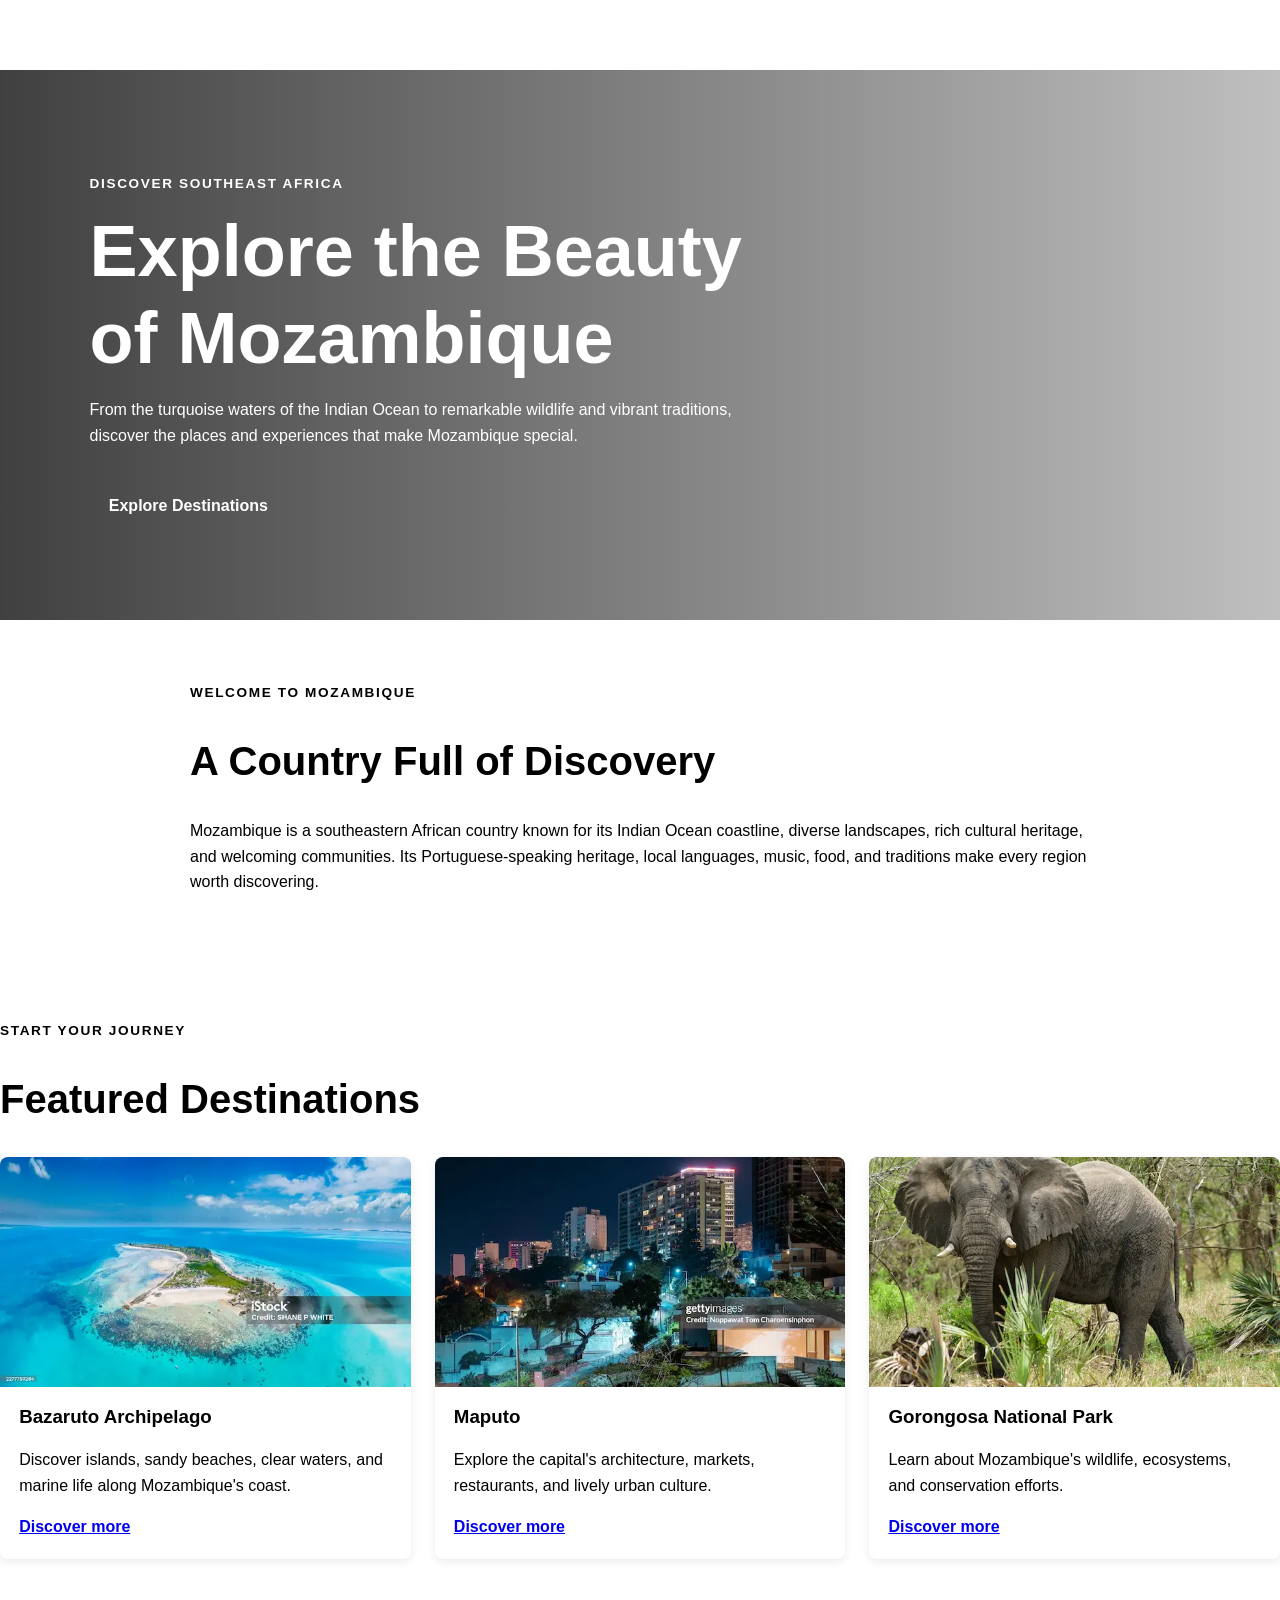
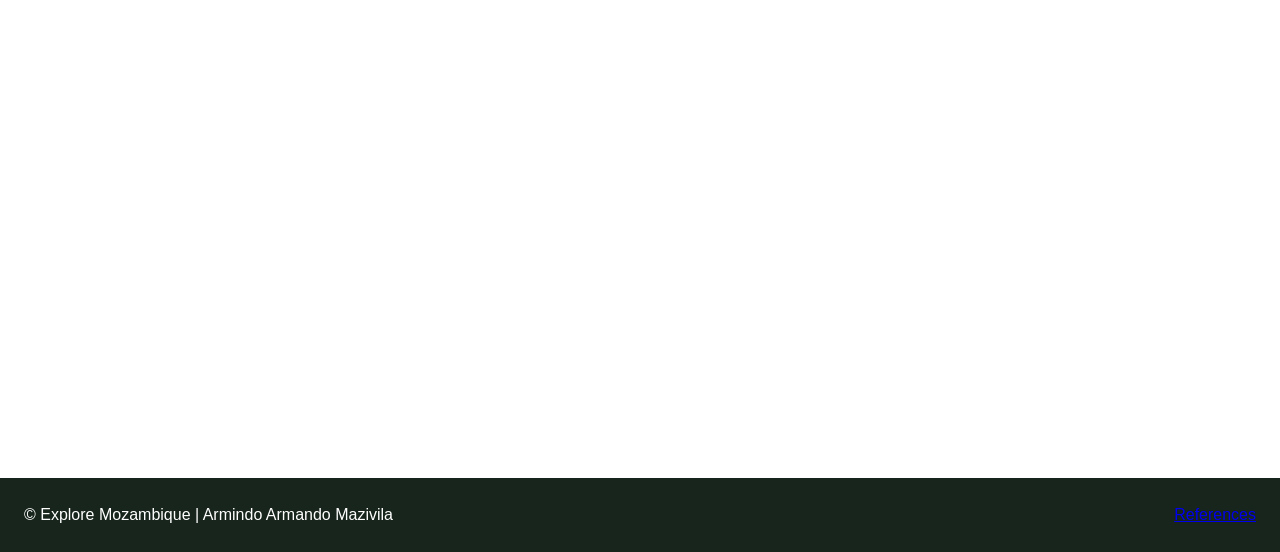
==== project/index.html @ 5ddf32e4 "Add the files" ====
<!DOCTYPE html>
<html lang="en">

<head>
    <meta charset="UTF-8">
    <meta name="viewport" content="width=device-width, initial-scale=1.0">
    <meta name="description"
        content="Explore Mozambique's beautiful beaches, wildlife, cities, culture, and unforgettable destinations.">
    <meta name="author" content="Armindo Armando Mazivila">
    <title>Explore Mozambique | Discover the Beauty of Mozambique</title>
    <link rel="stylesheet" href="styles/project.css">
    <script src="scripts/project.js" defer></script>
</head>

<body>
    <header>
        <a class="logo" href="index.html">Explore Mozambique</a>

        <button id="menu-button" aria-label="Open navigation menu" aria-expanded="false"
            aria-controls="main-navigation">
            ☰
        </button>

        <nav id="main-navigation" aria-label="Main navigation">
            <a href="index.html" aria-current="page">Home</a>
            <a href="destinations.html">Destinations</a>
            <a href="culture.html">Culture</a>
        </nav>
    </header>

    <main>
        <section class="hero">
            <div class="hero-content">
                <p class="eyebrow">Discover Southeast Africa</p>
                <h1>Explore the Beauty of Mozambique</h1>
                <p>
                    From the turquoise waters of the Indian Ocean to remarkable
                    wildlife and vibrant traditions, discover the places and
                    experiences that make Mozambique special.
                </p>
                <a class="button" href="destinations.html">
                    Explore Destinations
                </a>
            </div>
        </section>

        <section class="intro section-container">
            <p class="eyebrow">Welcome to Mozambique</p>
            <h2>A Country Full of Discovery</h2>
            <p>
                Mozambique is a southeastern African country known for its
                Indian Ocean coastline, diverse landscapes, rich cultural
                heritage, and welcoming communities. Its Portuguese-speaking
                heritage, local languages, music, food, and traditions make
                every region worth discovering.
            </p>
        </section>

        <section class="featured section-container">
            <p class="eyebrow">Start Your Journey</p>
            <h2>Featured Destinations</h2>

            <div class="destination-grid">
                <article class="destination-card">
                    <img src="../images/bazaruto.webp" alt="Coastal scenery representing Mozambique's beautiful islands"
                        width="800" height="600" fetchpriority="high">
                    <div class="card-content">
                        <h3>Bazaruto Archipelago</h3>
                        <p>
                            Discover islands, sandy beaches, clear waters,
                            and marine life along Mozambique's coast.
                        </p>
                        <a href="destinations.html">Discover more</a>
                    </div>
                </article>

                <article class="destination-card">
                    <img src="../images/maputo.webp" alt="View representing Mozambique's capital city, Maputo"
                        width="800" height="600" loading="lazy">
                    <div class="card-content">
                        <h3>Maputo</h3>
                        <p>
                            Explore the capital's architecture, markets,
                            restaurants, and lively urban culture.
                        </p>
                        <a href="destinations.html">Discover more</a>
                    </div>
                </article>

                <article class="destination-card">
                    <img src="../images/gorongosa.webp" alt="Natural landscape representing Gorongosa National Park"
                        width="800" height="600" loading="lazy">
                    <div class="card-content">
                        <h3>Gorongosa National Park</h3>
                        <p>
                            Learn about Mozambique's wildlife, ecosystems,
                            and conservation efforts.
                        </p>
                        <a href="destinations.html">Discover more</a>
                    </div>
                </article>
            </div>

            <div class="center-action">
                <a class="button" href="destinations.html">
                    View All Destinations
                </a>
            </div>
        </section>

        <section class="culture-promo">
            <div class="section-container">
                <p class="eyebrow">People and Traditions</p>
                <h2>Experience Mozambican Culture</h2>
                <p>
                    Discover local cuisine, music, traditional celebrations,
                    languages, and the cultural influences that shape life
                    throughout Mozambique.
                </p>
                <a class="button button-light" href="culture.html">
                    Discover Our Culture
                </a>
            </div>
        </section>
    </main>

    <footer>
        <p>&copy; <span id="current-year"></span> Explore Mozambique |
            Armindo Armando Mazivila</p>
        <a href="references.html">References</a>
    </footer>

</body>

</html>
---- project/styles/project.css ----
:root {
    –primary-green: #006b35;
    –dark-green: #004d27;
    –accent-yellow: #fce100;
    –text-color: #202820;
    –background-color: #ffffff;
    –light-background: #f2f7f2;
    –border-color: #d4dfd5;
    –max-width: 1200px;
}

* {
    box-sizing: border-box;
}

html {
    scroll-behavior: smooth;
}

body {
    margin: 0;
    color: var(–text-color);
    background-color: var(–background-color);
    font-family: Arial, Helvetica, sans-serif;
    line-height: 1.6;
}

img {
    display: block;
    max-width: 100%;
    height: auto;
}

a {
    color: var(–primary-green);
}

a:focus-visible,
button:focus-visible,
input:focus-visible,
select:focus-visible,
textarea:focus-visible {
    outline: 3px solid #b8860b;
    outline-offset: 3px;
}

header {
    display: flex;
    align-items: center;
    justify-content: space-between;
    gap: 1rem;
    padding: 1rem 5%;
    background-color: var(–primary-green);
    color: #ffffff;
}

.logo {
    color: #ffffff;
    font-size: 1.2rem;
    font-weight: 700;
    text-decoration: none;
}

#menu-button {
    padding: 0.4rem 0.7rem;
    border: 1px solid #ffffff;
    border-radius: 4px;
    background: transparent;
    color: #ffffff;
    font-size: 1.4rem;
    cursor: pointer;
}

nav {
    display: none;
    flex-direction: column;
    gap: 0.75rem;
    width: 100%;
}

nav.open {
    display: flex;
}

header {
    flex-wrap: wrap;
}

nav a {
    color: #ffffff;
    padding: 0.4rem;
    text-decoration: none;
    font-weight: 600;
}

nav a:hover,
nav a[aria-current=“page”] {
    color: var(–accent-yellow);
    text-decoration: underline;
    text-underline-offset: 5px;
}

.hero {
    display: flex;
    align-items: center;
    min-height: 460px;
    padding: 4rem 7%;
    background-color: var(–dark-green);
    background-image:
        linear-gradient(90deg, rgb(0 0 0 / 75%), rgb(0 0 0 / 25%)),
        url(”../../images/hero.webp”);
    background-position: center;
    background-size: cover;
    color: #ffffff;
}

.hero-content {
    max-width: 700px;
}

.eyebrow {
    color: var(–primary-green);
    font-size: 0.85rem;
    font-weight: 700;
    letter-spacing: 0.12em;
    text-transform: uppercase;
}

.hero .eyebrow,
.culture-promo .eyebrow {
    color: var(–accent-yellow);
}

h1,
h2,
h3 {
    line-height: 1.2;
}

h1 {
    margin: 0.5rem 0 1rem;
    font-size: clamp(2.2rem, 7vw, 4.5rem);
}

h2 {
    font-size: clamp(1.7rem, 4vw, 2.5rem);
}

.hero p {
    max-width: 650px;
}

.button {
    display: inline-block;
    margin-top: 1rem;
    padding: 0.8rem 1.2rem;
    border: 2px solid var(–primary-green);
    border-radius: 5px;
    background-color: var(–primary-green);
    color: #ffffff;
    font-weight: 700;
    text-decoration: none;
}

.button:hover {
    background-color: var(–dark-green);
    border-color: var(–dark-green);
}

.button-light {
    background-color: #ffffff;
    border-color: #ffffff;
    color: var(–dark-green);
}

.button-light:hover {
    background-color: var(–accent-yellow);
    border-color: var(–accent-yellow);
    color: #202820;
}

.section-container {
    width: min(100% - 2rem, var(–max-width));
    margin: 0 auto;
    padding: 3rem 0;
}

.intro {
    max-width: 900px;
}

.destination-grid {
    display: grid;
    grid-template-columns: 1fr;
    gap: 1.5rem;
    margin-top: 2rem;
}

.destination-card {
    overflow: hidden;
    border: 1px solid var(–border-color);
    border-radius: 8px;
    background-color: #ffffff;
    box-shadow: 0 3px 10px rgb(0 0 0 / 8%);
}

.destination-card img {
    width: 100%;
    height: 230px;
    object-fit: cover;
}

.card-content {
    padding: 1.2rem;
}

.card-content h3 {
    margin-top: 0;
}

.card-content a {
    font-weight: 700;
}

.center-action {
    margin-top: 1.5rem;
    text-align: center;
}

.culture-promo {
    padding: 3rem 0;
    background-color: var(–dark-green);
    color: #ffffff;
}

.culture-promo .section-container {
    padding-top: 0;
    padding-bottom: 0;
}

.culture-promo p:not(.eyebrow) {
    max-width: 750px;
}

footer {
    display: flex;
    flex-direction: column;
    align-items: center;
    gap: 0.5rem;
    padding: 1.5rem;
    background-color: #17251c;
    color: #ffffff;
    text-align: center;
}

footer p {
    margin: 0;
}

footer a {
    color: var(–accent-yellow);
}

@media screen and (min-width: 650px) {
    #menu-button {
        display: none;
    }

    header {
        flex-wrap: nowrap;
    }

    nav {
        display: flex;
        flex-direction: row;
        justify-content: flex-end;
        width: auto;
    }

    .destination-grid {
        grid-template-columns: repeat(2, minmax(0, 1fr));
    }

    footer {
        flex-direction: row;
        justify-content: space-between;
    }

}

@media screen and (min-width: 950px) {
    .destination-grid {
        grid-template-columns: repeat(3, minmax(0, 1fr));
    }

    .hero {
        min-height: 550px;
    }

}
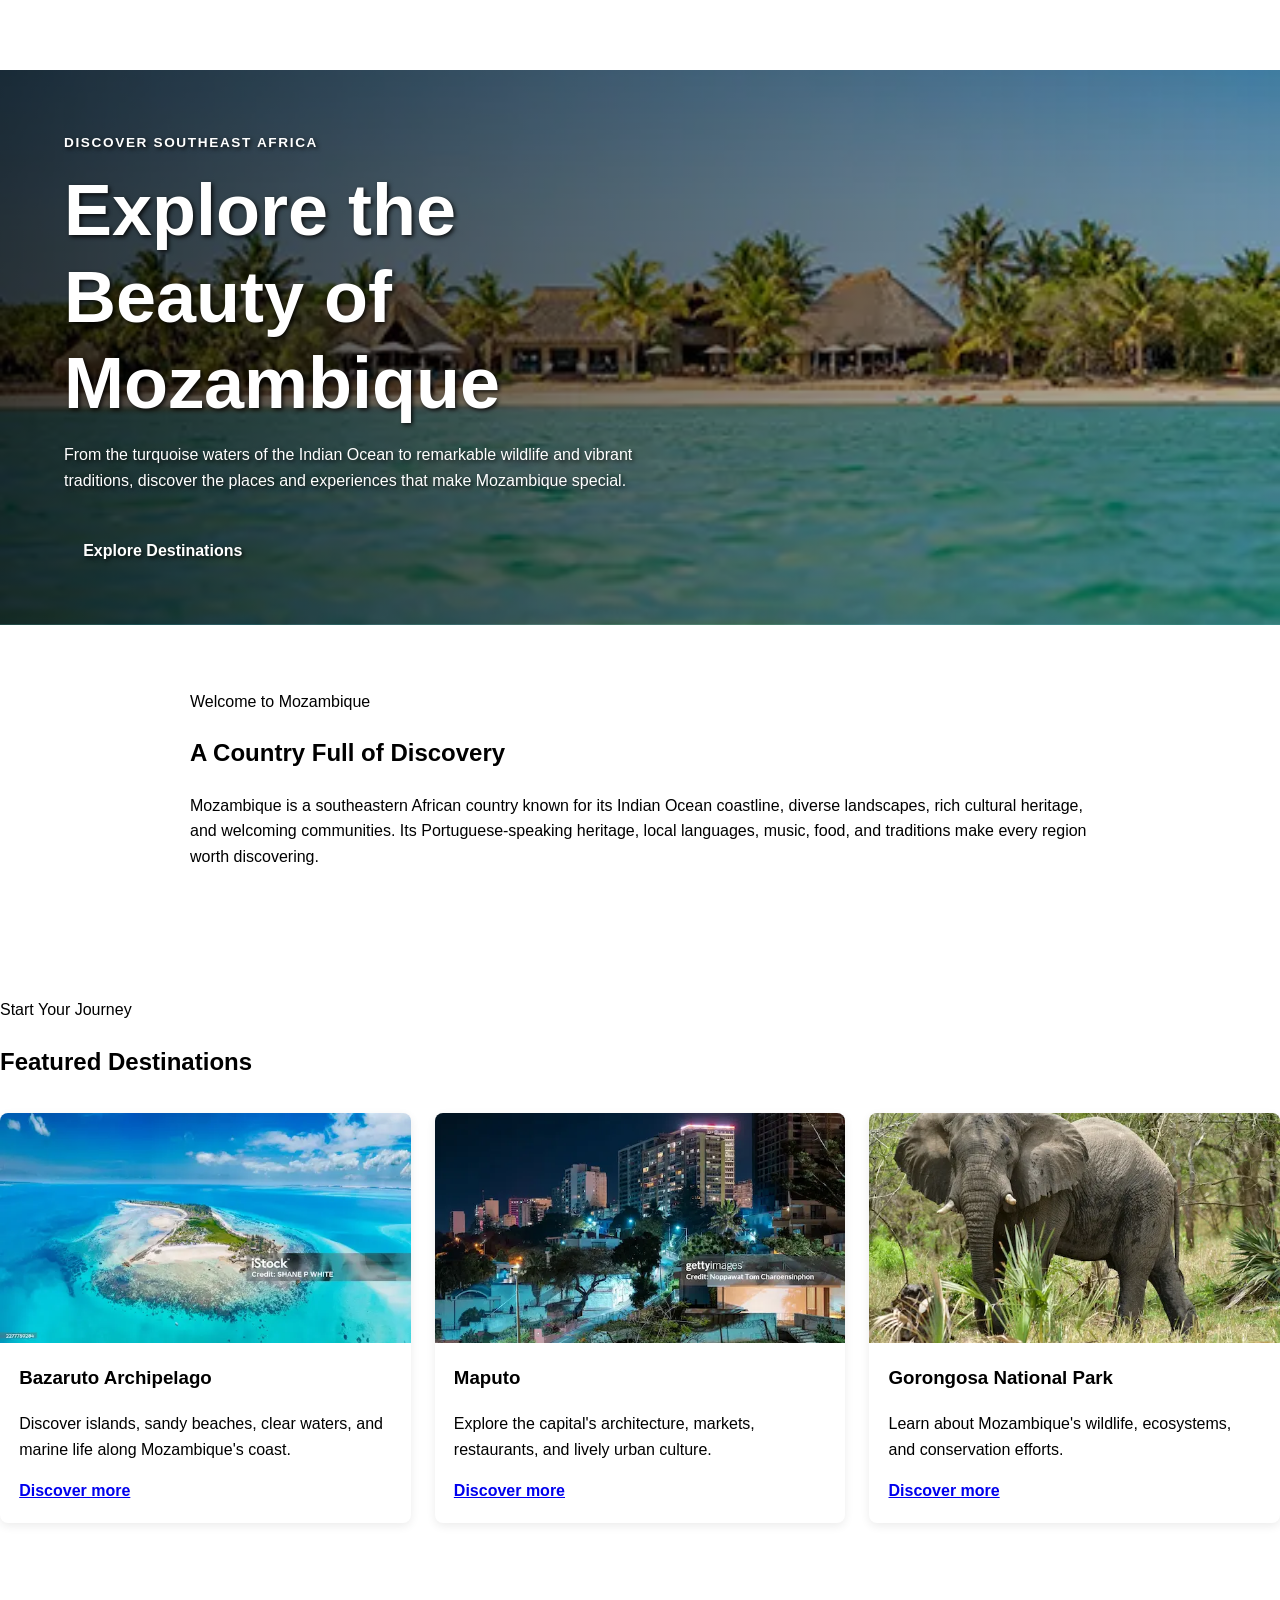
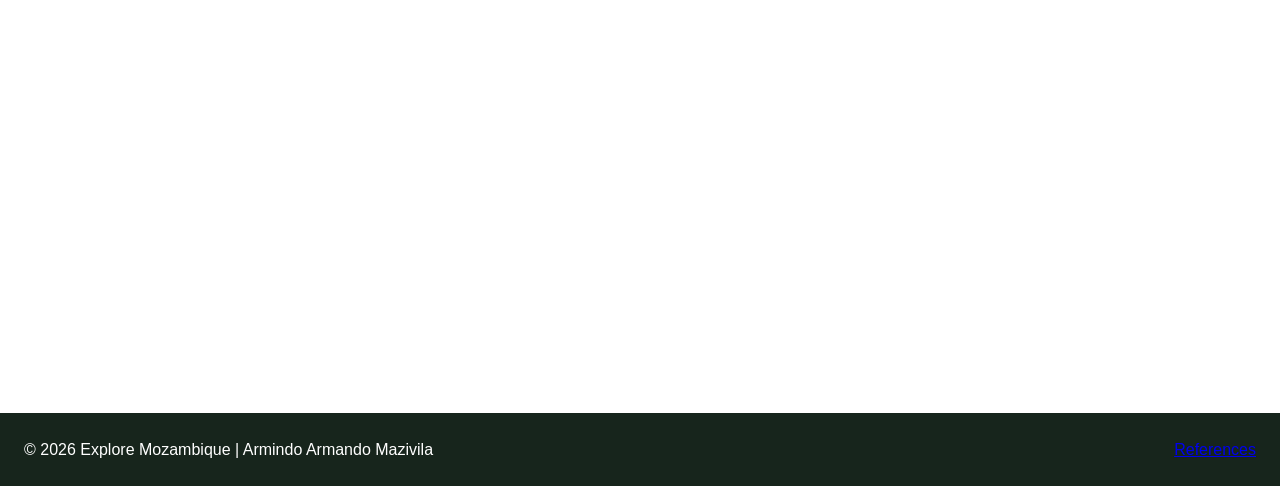
==== commit 20363261: "Add some js code" ====
--- a/project/index.html
+++ b/project/index.html
@@ -16,7 +16,7 @@
     <header>
         <a class="logo" href="index.html">Explore Mozambique</a>
 
-        <button id="menu-button" aria-label="Open navigation menu" aria-expanded="false"
+        <button id="menu-button" type="button" aria-label="Open navigation menu" aria-expanded="false"
             aria-controls="main-navigation">
             ☰
         </button>
@@ -32,12 +32,15 @@
         <section class="hero">
             <div class="hero-content">
                 <p class="eyebrow">Discover Southeast Africa</p>
+
                 <h1>Explore the Beauty of Mozambique</h1>
+
                 <p>
                     From the turquoise waters of the Indian Ocean to remarkable
                     wildlife and vibrant traditions, discover the places and
                     experiences that make Mozambique special.
                 </p>
+
                 <a class="button" href="destinations.html">
                     Explore Destinations
                 </a>
@@ -46,7 +49,9 @@
 
         <section class="intro section-container">
             <p class="eyebrow">Welcome to Mozambique</p>
+
             <h2>A Country Full of Discovery</h2>
+
             <p>
                 Mozambique is a southeastern African country known for its
                 Indian Ocean coastline, diverse landscapes, rich cultural
@@ -58,18 +63,22 @@
 
         <section class="featured section-container">
             <p class="eyebrow">Start Your Journey</p>
+
             <h2>Featured Destinations</h2>
 
             <div class="destination-grid">
                 <article class="destination-card">
                     <img src="../images/bazaruto.webp" alt="Coastal scenery representing Mozambique's beautiful islands"
-                        width="800" height="600" fetchpriority="high">
+                        width="800" height="600" loading="eager" fetchpriority="high">
+
                     <div class="card-content">
                         <h3>Bazaruto Archipelago</h3>
+
                         <p>
                             Discover islands, sandy beaches, clear waters,
                             and marine life along Mozambique's coast.
                         </p>
+
                         <a href="destinations.html">Discover more</a>
                     </div>
                 </article>
@@ -77,12 +86,15 @@
                 <article class="destination-card">
                     <img src="../images/maputo.webp" alt="View representing Mozambique's capital city, Maputo"
                         width="800" height="600" loading="lazy">
+
                     <div class="card-content">
                         <h3>Maputo</h3>
+
                         <p>
                             Explore the capital's architecture, markets,
                             restaurants, and lively urban culture.
                         </p>
+
                         <a href="destinations.html">Discover more</a>
                     </div>
                 </article>
@@ -90,12 +102,15 @@
                 <article class="destination-card">
                     <img src="../images/gorongosa.webp" alt="Natural landscape representing Gorongosa National Park"
                         width="800" height="600" loading="lazy">
+
                     <div class="card-content">
                         <h3>Gorongosa National Park</h3>
+
                         <p>
                             Learn about Mozambique's wildlife, ecosystems,
                             and conservation efforts.
                         </p>
+
                         <a href="destinations.html">Discover more</a>
                     </div>
                 </article>
@@ -111,12 +126,15 @@
         <section class="culture-promo">
             <div class="section-container">
                 <p class="eyebrow">People and Traditions</p>
+
                 <h2>Experience Mozambican Culture</h2>
+
                 <p>
                     Discover local cuisine, music, traditional celebrations,
                     languages, and the cultural influences that shape life
                     throughout Mozambique.
                 </p>
+
                 <a class="button button-light" href="culture.html">
                     Discover Our Culture
                 </a>
@@ -125,11 +143,13 @@
     </main>
 
     <footer>
-        <p>&copy; <span id="current-year"></span> Explore Mozambique |
-            Armindo Armando Mazivila</p>
+        <p>
+            &copy; <span id="current-year"></span>
+            Explore Mozambique | Armindo Armando Mazivila
+        </p>
+
         <a href="references.html">References</a>
     </footer>
-
 </body>
 
 </html>
--- a/project/styles/project.css
+++ b/project/styles/project.css
@@ -101,52 +101,37 @@
 }
 
 .hero {
-    display: flex;
-    align-items: center;
-    min-height: 460px;
-    padding: 4rem 7%;
-    background-color: var(–dark-green);
     background-image:
         linear-gradient(90deg, rgb(0 0 0 / 75%), rgb(0 0 0 / 25%)),
-        url(”../../images/hero.webp”);
+        url("../../images/hero.webp");
     background-position: center;
     background-size: cover;
-    color: #ffffff;
 }
 
 .hero-content {
+    color: #FFFFFF;
+    padding: 3rem 5%;
     max-width: 700px;
-}
-
-.eyebrow {
-    color: var(–primary-green);
+    text-shadow: 2px 2px 4px rgba(0, 0, 0, 0.8);
+}
+
+.hero .eyebrow {
+    color: #FFFFFF;
     font-size: 0.85rem;
     font-weight: 700;
     letter-spacing: 0.12em;
     text-transform: uppercase;
 }
 
-.hero .eyebrow,
-.culture-promo .eyebrow {
-    color: var(–accent-yellow);
-}
-
-h1,
-h2,
-h3 {
+.hero h1 {
+    color: #FFFFFF;
     line-height: 1.2;
-}
-
-h1 {
     margin: 0.5rem 0 1rem;
     font-size: clamp(2.2rem, 7vw, 4.5rem);
 }
 
-h2 {
-    font-size: clamp(1.7rem, 4vw, 2.5rem);
-}
-
 .hero p {
+    color: #FFFFFF;
     max-width: 650px;
 }
 
@@ -297,4 +282,44 @@
         min-height: 550px;
     }
 
+}
+
+/* Cultural knowledge quiz */
+.culture-quiz {
+    margin-top: 3rem;
+    margin-bottom: 3rem;
+    padding-top: 2rem;
+    padding-bottom: 2rem;
+}
+
+.culture-quiz fieldset {
+    display: grid;
+    gap: 1rem;
+    margin: 1.5rem 0;
+    padding: 1.25rem;
+    border: 1px solid #777;
+    border-radius: 8px;
+}
+
+.culture-quiz legend {
+    padding: 0 0.5rem;
+    font-weight: 700;
+}
+
+.culture-quiz label {
+    display: flex;
+    align-items: center;
+    gap: 0.6rem;
+    cursor: pointer;
+}
+
+.culture-quiz input[type=“radio”] {
+    width: 1.1rem;
+    height: 1.1rem;
+    flex-shrink: 0;
+}
+
+#culture-quiz-result {
+    margin-top: 1rem;
+    font-weight: 700;
 }
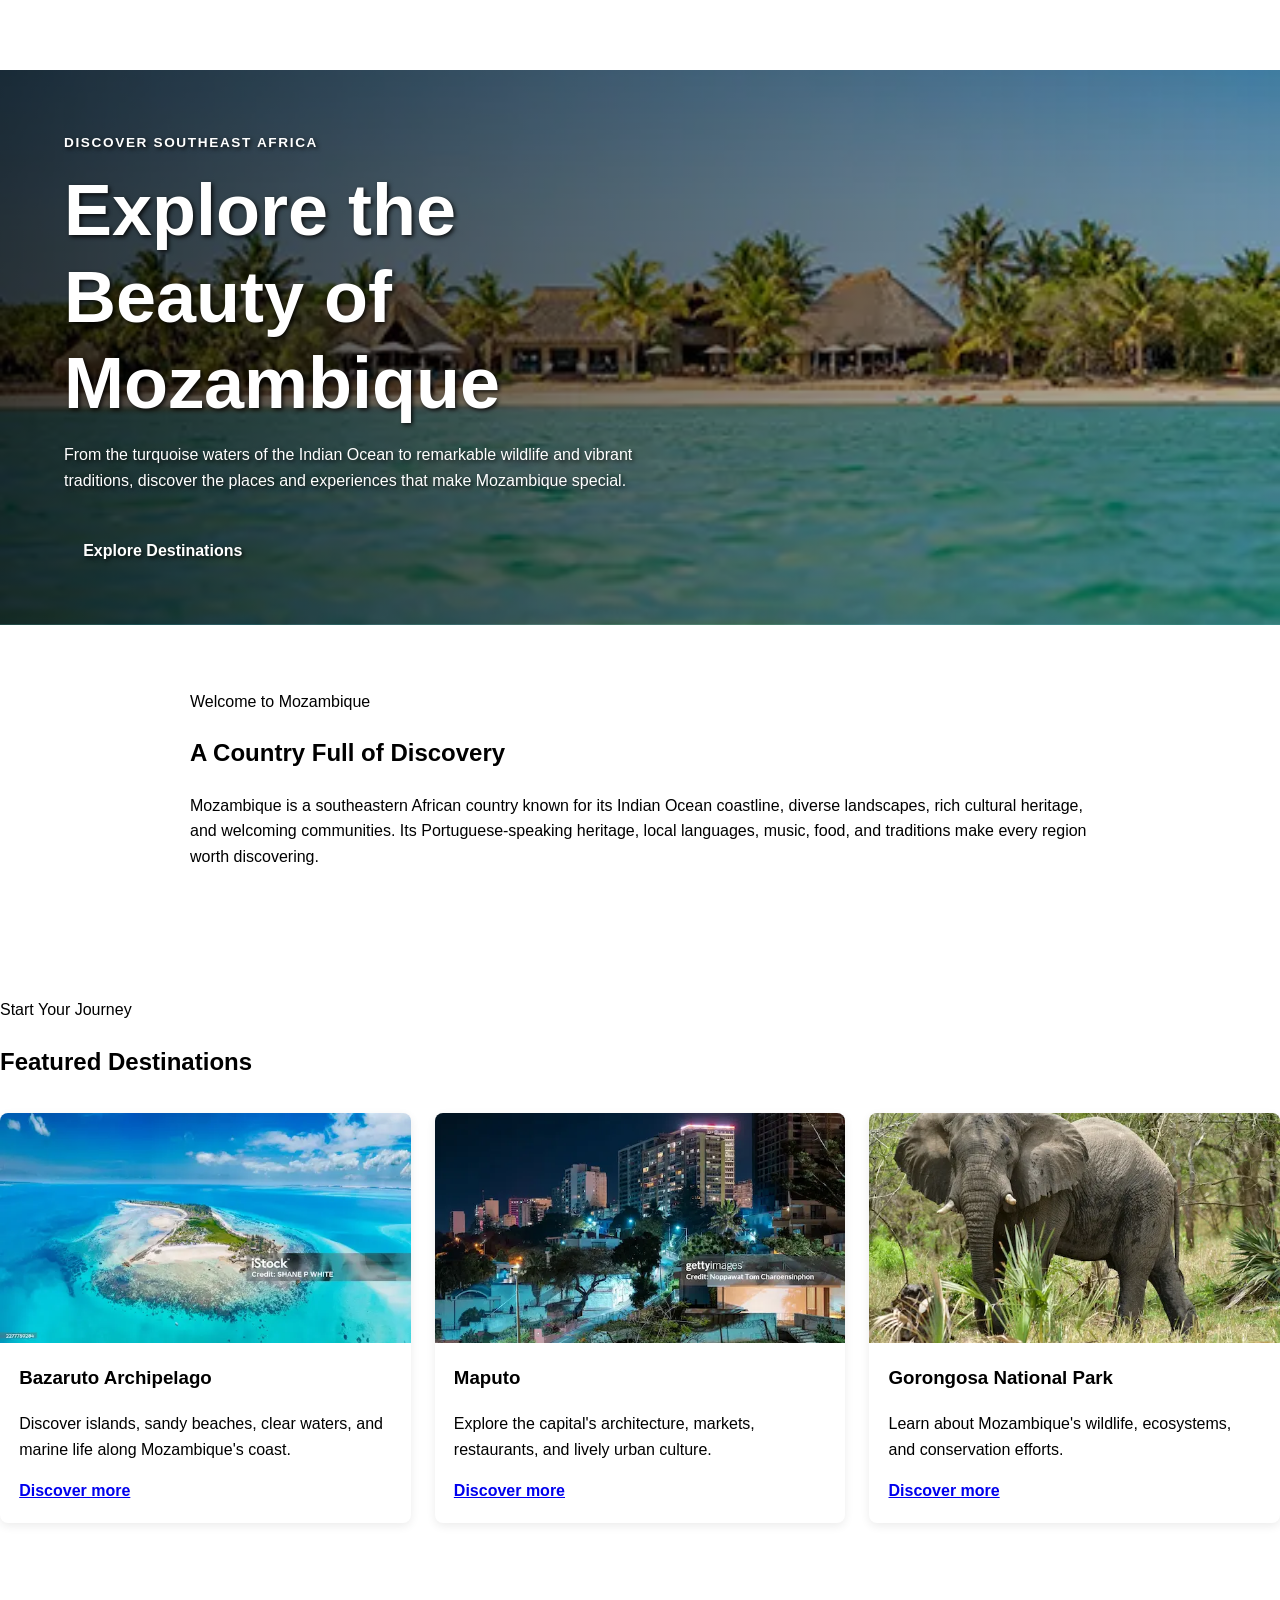
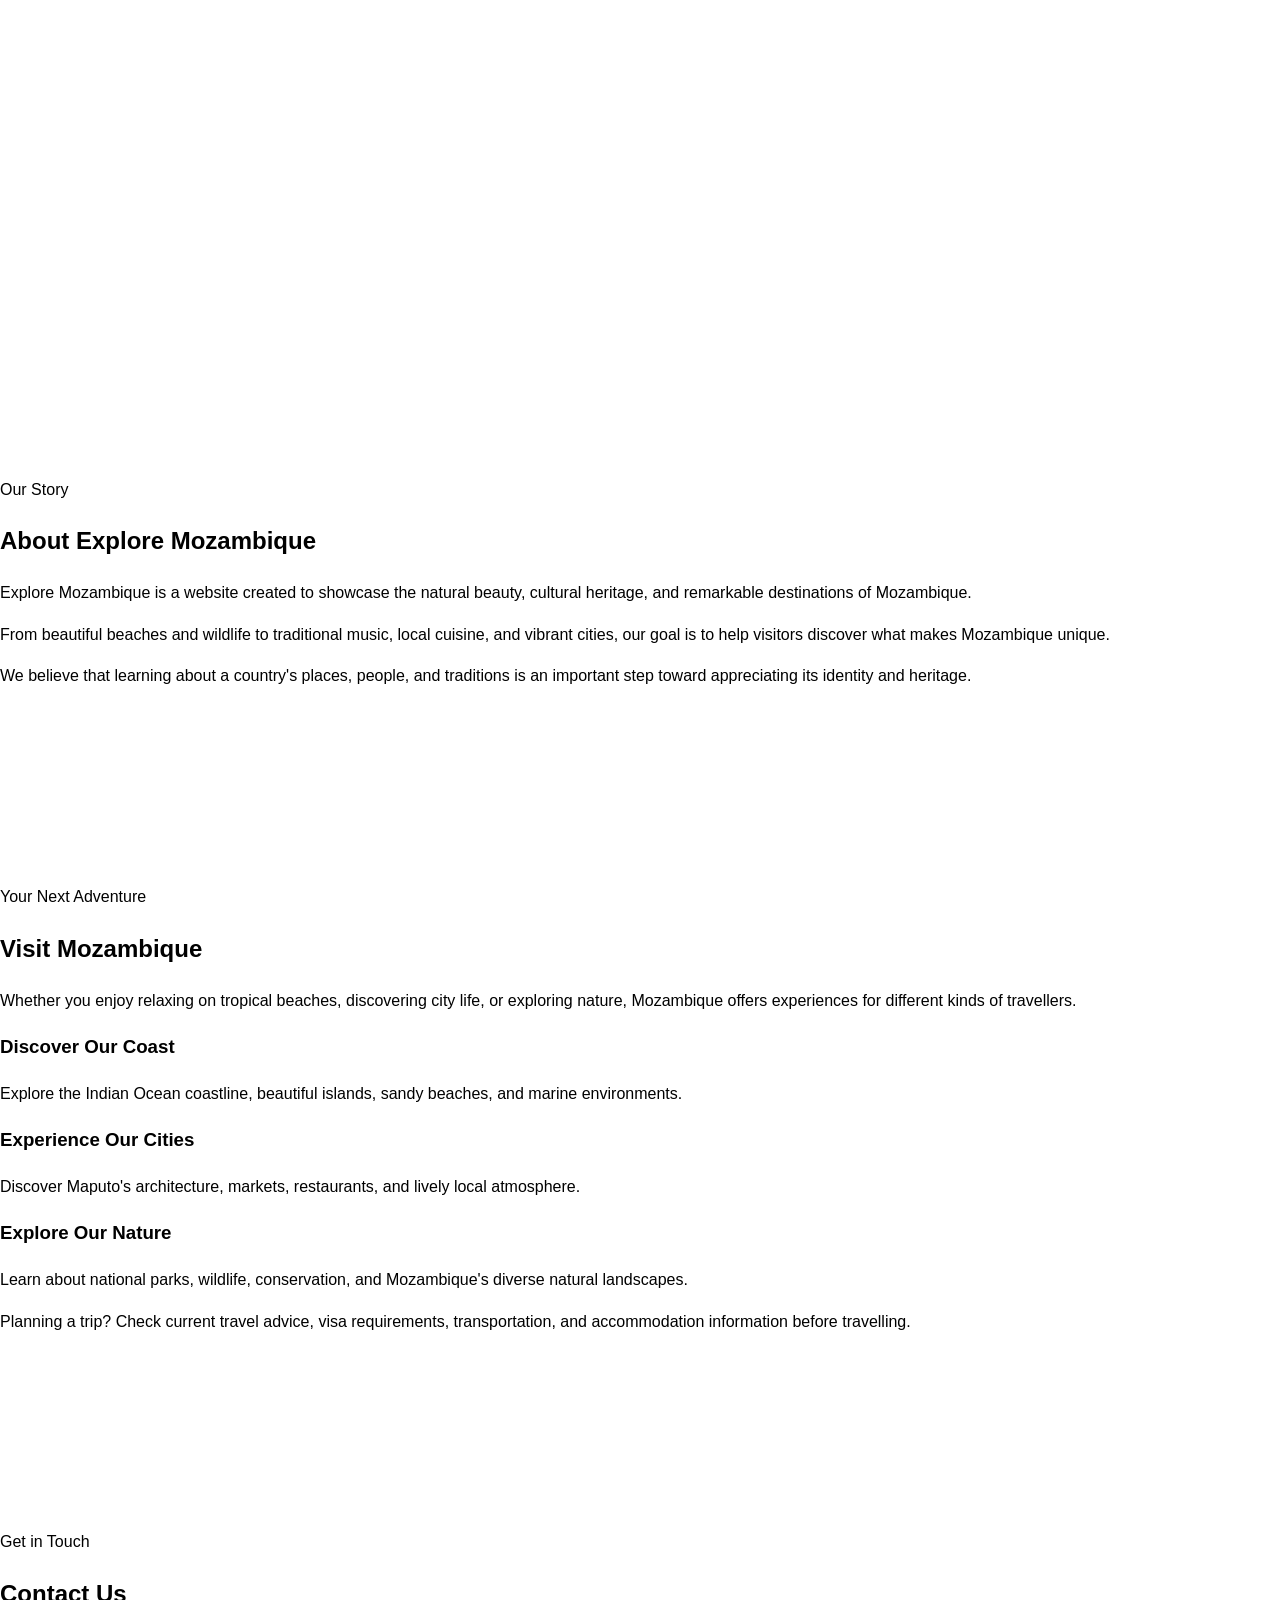
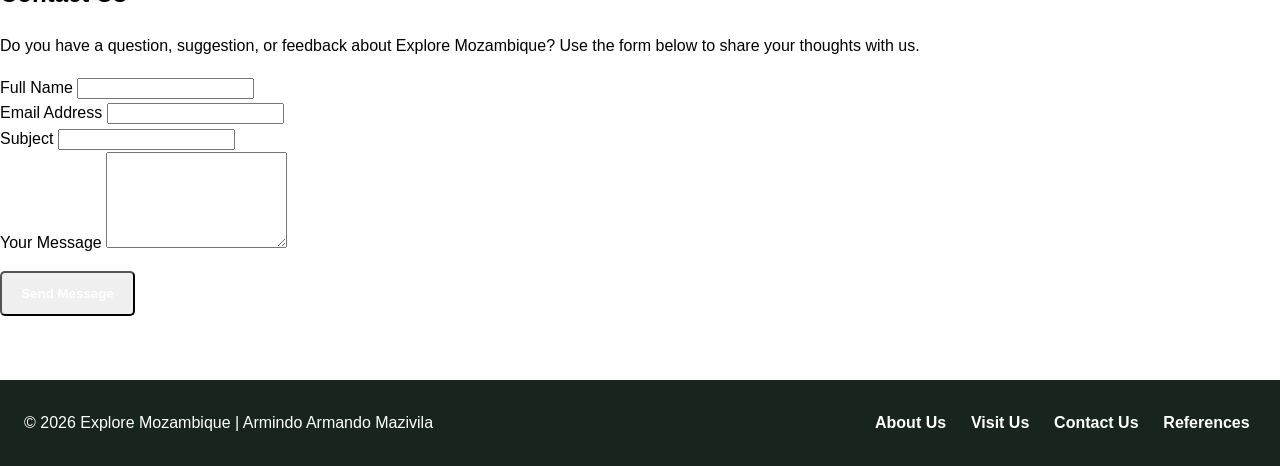
==== commit eb538087: "Add about us visit us and contact us" ====
--- a/project/index.html
+++ b/project/index.html
@@ -5,7 +5,7 @@
     <meta charset="UTF-8">
     <meta name="viewport" content="width=device-width, initial-scale=1.0">
     <meta name="description"
-        content="Explore Mozambique's beautiful beaches, wildlife, cities, culture, and unforgettable destinations.">
+        content="Explore Mozambique's beautiful beaches, wildlife, cities, culture, travel destinations, and local traditions.">
     <meta name="author" content="Armindo Armando Mazivila">
     <title>Explore Mozambique | Discover the Beauty of Mozambique</title>
     <link rel="stylesheet" href="styles/project.css">
@@ -25,10 +25,14 @@
             <a href="index.html" aria-current="page">Home</a>
             <a href="destinations.html">Destinations</a>
             <a href="culture.html">Culture</a>
+            <a href="#about-us">About Us</a>
+            <a href="#visit-us">Visit Us</a>
+            <a href="#contact-us">Contact Us</a>
         </nav>
     </header>
 
     <main>
+        <!-- Hero section -->
         <section class="hero">
             <div class="hero-content">
                 <p class="eyebrow">Discover Southeast Africa</p>
@@ -47,6 +51,7 @@
             </div>
         </section>
 
+        <!-- Introduction -->
         <section class="intro section-container">
             <p class="eyebrow">Welcome to Mozambique</p>
 
@@ -61,6 +66,7 @@
             </p>
         </section>
 
+        <!-- Featured destinations -->
         <section class="featured section-container">
             <p class="eyebrow">Start Your Journey</p>
 
@@ -123,6 +129,7 @@
             </div>
         </section>
 
+        <!-- Culture promotion -->
         <section class="culture-promo">
             <div class="section-container">
                 <p class="eyebrow">People and Traditions</p>
@@ -140,15 +147,150 @@
                 </a>
             </div>
         </section>
+
+        <!-- About Us -->
+        <section id="about-us" class="about-section section-container">
+            <p class="eyebrow">Our Story</p>
+
+            <h2>About Explore Mozambique</h2>
+
+            <p>
+                Explore Mozambique is a website created to showcase the
+                natural beauty, cultural heritage, and remarkable
+                destinations of Mozambique.
+            </p>
+
+            <p>
+                From beautiful beaches and wildlife to traditional music,
+                local cuisine, and vibrant cities, our goal is to help
+                visitors discover what makes Mozambique unique.
+            </p>
+
+            <p>
+                We believe that learning about a country's places, people,
+                and traditions is an important step toward appreciating
+                its identity and heritage.
+            </p>
+
+            <a class="button" href="culture.html">
+                Learn About Our Culture
+            </a>
+        </section>
+
+        <!-- Visit Us -->
+        <section id="visit-us" class="visit-section">
+            <div class="section-container">
+                <p class="eyebrow">Your Next Adventure</p>
+
+                <h2>Visit Mozambique</h2>
+
+                <p>
+                    Whether you enjoy relaxing on tropical beaches,
+                    discovering city life, or exploring nature, Mozambique
+                    offers experiences for different kinds of travellers.
+                </p>
+
+                <div class="visit-grid">
+                    <article class="visit-card">
+                        <h3>Discover Our Coast</h3>
+
+                        <p>
+                            Explore the Indian Ocean coastline, beautiful
+                            islands, sandy beaches, and marine environments.
+                        </p>
+                    </article>
+
+                    <article class="visit-card">
+                        <h3>Experience Our Cities</h3>
+
+                        <p>
+                            Discover Maputo's architecture, markets,
+                            restaurants, and lively local atmosphere.
+                        </p>
+                    </article>
+
+                    <article class="visit-card">
+                        <h3>Explore Our Nature</h3>
+
+                        <p>
+                            Learn about national parks, wildlife,
+                            conservation, and Mozambique's diverse
+                            natural landscapes.
+                        </p>
+                    </article>
+                </div>
+
+                <p class="visit-note">
+                    Planning a trip? Check current travel advice, visa
+                    requirements, transportation, and accommodation
+                    information before travelling.
+                </p>
+
+                <a class="button" href="destinations.html">
+                    Plan Your Discovery
+                </a>
+            </div>
+        </section>
+
+        <!-- Contact Us -->
+        <section id="contact-us" class="contact-section section-container">
+            <p class="eyebrow">Get in Touch</p>
+
+            <h2>Contact Us</h2>
+
+            <p>
+                Do you have a question, suggestion, or feedback about
+                Explore Mozambique? Use the form below to share your
+                thoughts with us.
+            </p>
+
+            <form id="contact-form">
+                <div class="form-group">
+                    <label for="contact-name">Full Name</label>
+
+                    <input type="text" id="contact-name" name="name" autocomplete="name" required>
+                </div>
+
+                <div class="form-group">
+                    <label for="contact-email">Email Address</label>
+
+                    <input type="email" id="contact-email" name="email" autocomplete="email" required>
+                </div>
+
+                <div class="form-group">
+                    <label for="contact-subject">Subject</label>
+
+                    <input type="text" id="contact-subject" name="subject" required>
+                </div>
+
+                <div class="form-group">
+                    <label for="contact-message">Your Message</label>
+
+                    <textarea id="contact-message" name="message" rows="6" required></textarea>
+                </div>
+
+                <button class="button" type="submit">
+                    Send Message
+                </button>
+
+                <p id="contact-feedback" aria-live="polite"></p>
+            </form>
+        </section>
     </main>
 
+    <!-- Footer -->
     <footer>
         <p>
             &copy; <span id="current-year"></span>
             Explore Mozambique | Armindo Armando Mazivila
         </p>
 
-        <a href="references.html">References</a>
+        <nav class="footer-navigation" aria-label="Footer navigation">
+            <a href="#about-us">About Us</a>
+            <a href="#visit-us">Visit Us</a>
+            <a href="#contact-us">Contact Us</a>
+            <a href="references.html">References</a>
+        </nav>
     </footer>
 </body>
 
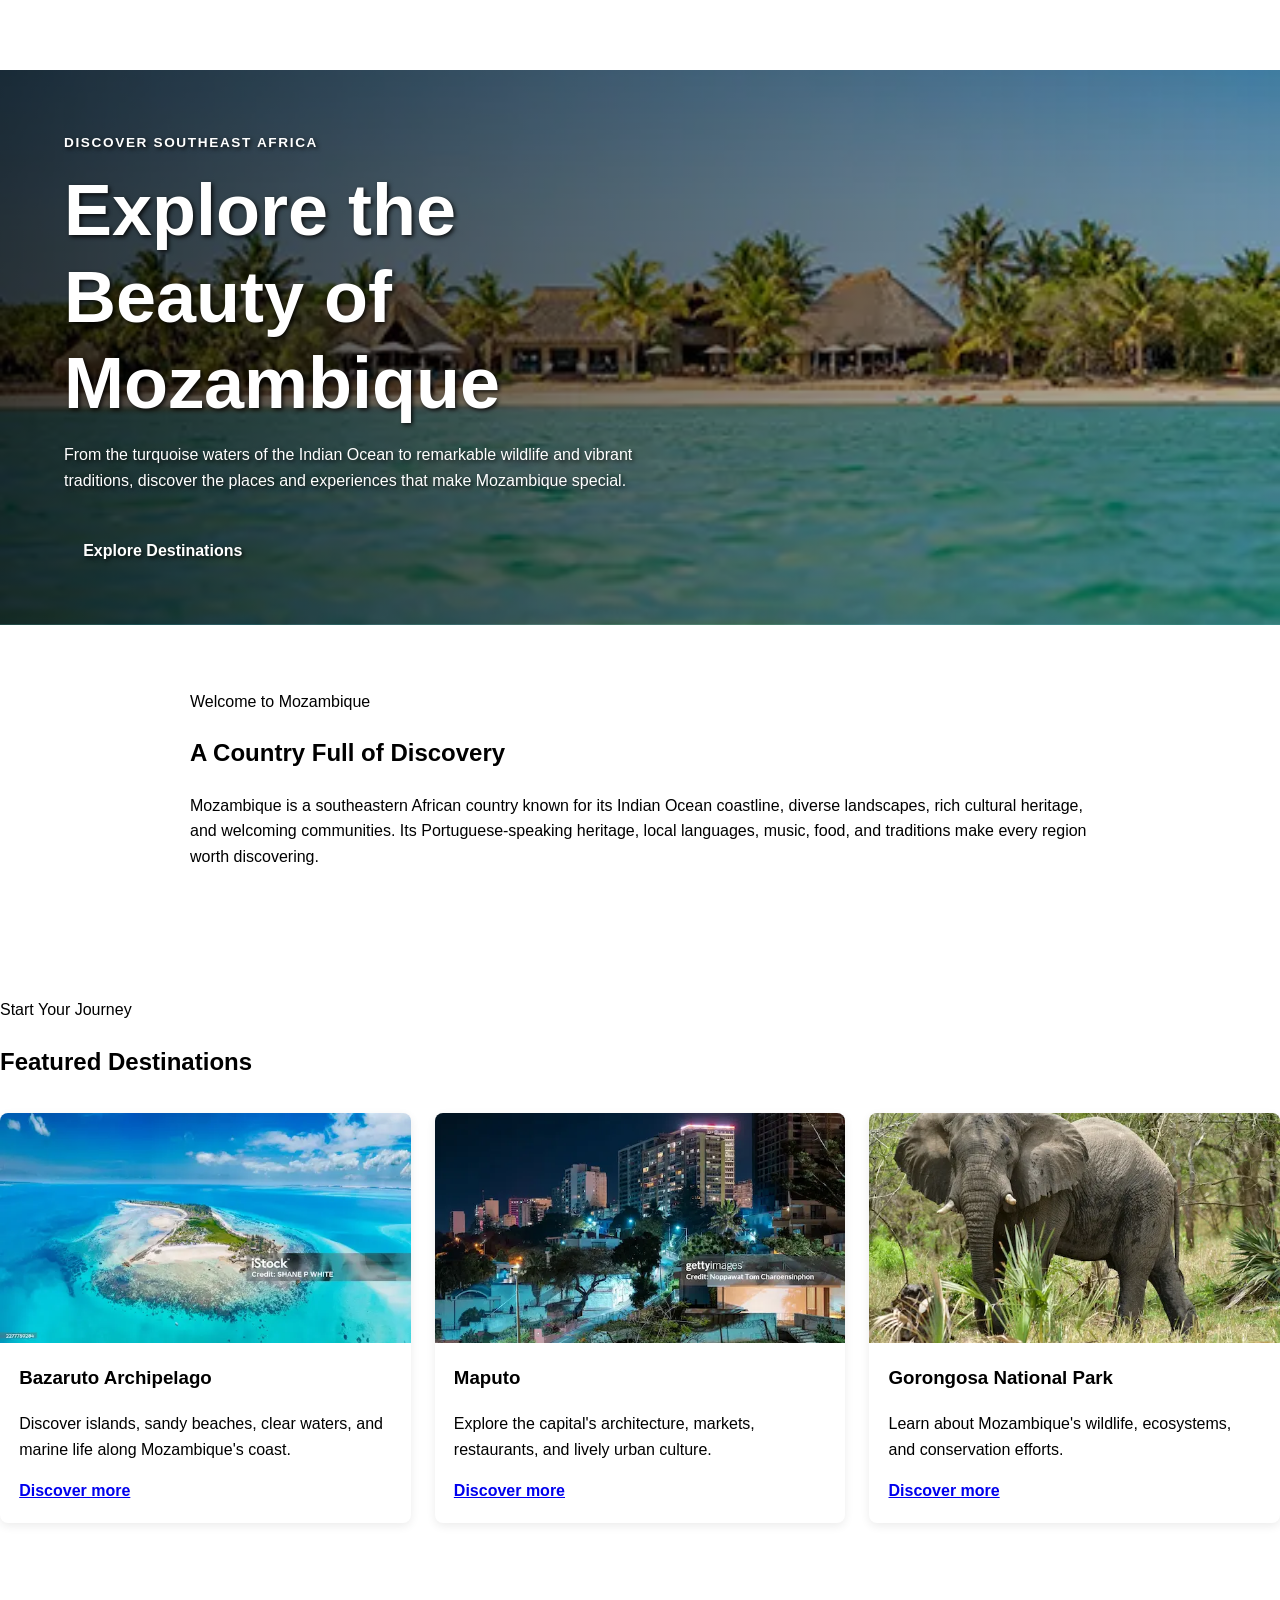
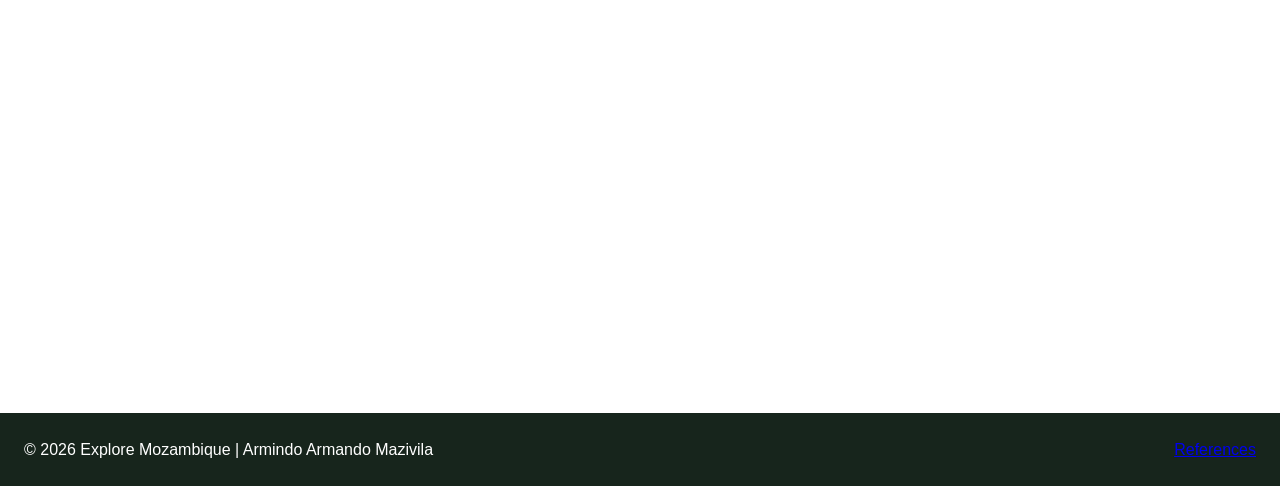
==== commit ebf96308: "Update files" ====
--- a/project/index.html
+++ b/project/index.html
@@ -5,7 +5,7 @@
     <meta charset="UTF-8">
     <meta name="viewport" content="width=device-width, initial-scale=1.0">
     <meta name="description"
-        content="Explore Mozambique's beautiful beaches, wildlife, cities, culture, travel destinations, and local traditions.">
+        content="Explore Mozambique's beautiful beaches, wildlife, cities, culture, and unforgettable destinations.">
     <meta name="author" content="Armindo Armando Mazivila">
     <title>Explore Mozambique | Discover the Beauty of Mozambique</title>
     <link rel="stylesheet" href="styles/project.css">
@@ -25,14 +25,10 @@
             <a href="index.html" aria-current="page">Home</a>
             <a href="destinations.html">Destinations</a>
             <a href="culture.html">Culture</a>
-            <a href="#about-us">About Us</a>
-            <a href="#visit-us">Visit Us</a>
-            <a href="#contact-us">Contact Us</a>
         </nav>
     </header>
 
     <main>
-        <!-- Hero section -->
         <section class="hero">
             <div class="hero-content">
                 <p class="eyebrow">Discover Southeast Africa</p>
@@ -51,7 +47,6 @@
             </div>
         </section>
 
-        <!-- Introduction -->
         <section class="intro section-container">
             <p class="eyebrow">Welcome to Mozambique</p>
 
@@ -66,7 +61,6 @@
             </p>
         </section>
 
-        <!-- Featured destinations -->
         <section class="featured section-container">
             <p class="eyebrow">Start Your Journey</p>
 
@@ -129,7 +123,6 @@
             </div>
         </section>
 
-        <!-- Culture promotion -->
         <section class="culture-promo">
             <div class="section-container">
                 <p class="eyebrow">People and Traditions</p>
@@ -147,150 +140,15 @@
                 </a>
             </div>
         </section>
-
-        <!-- About Us -->
-        <section id="about-us" class="about-section section-container">
-            <p class="eyebrow">Our Story</p>
-
-            <h2>About Explore Mozambique</h2>
-
-            <p>
-                Explore Mozambique is a website created to showcase the
-                natural beauty, cultural heritage, and remarkable
-                destinations of Mozambique.
-            </p>
-
-            <p>
-                From beautiful beaches and wildlife to traditional music,
-                local cuisine, and vibrant cities, our goal is to help
-                visitors discover what makes Mozambique unique.
-            </p>
-
-            <p>
-                We believe that learning about a country's places, people,
-                and traditions is an important step toward appreciating
-                its identity and heritage.
-            </p>
-
-            <a class="button" href="culture.html">
-                Learn About Our Culture
-            </a>
-        </section>
-
-        <!-- Visit Us -->
-        <section id="visit-us" class="visit-section">
-            <div class="section-container">
-                <p class="eyebrow">Your Next Adventure</p>
-
-                <h2>Visit Mozambique</h2>
-
-                <p>
-                    Whether you enjoy relaxing on tropical beaches,
-                    discovering city life, or exploring nature, Mozambique
-                    offers experiences for different kinds of travellers.
-                </p>
-
-                <div class="visit-grid">
-                    <article class="visit-card">
-                        <h3>Discover Our Coast</h3>
-
-                        <p>
-                            Explore the Indian Ocean coastline, beautiful
-                            islands, sandy beaches, and marine environments.
-                        </p>
-                    </article>
-
-                    <article class="visit-card">
-                        <h3>Experience Our Cities</h3>
-
-                        <p>
-                            Discover Maputo's architecture, markets,
-                            restaurants, and lively local atmosphere.
-                        </p>
-                    </article>
-
-                    <article class="visit-card">
-                        <h3>Explore Our Nature</h3>
-
-                        <p>
-                            Learn about national parks, wildlife,
-                            conservation, and Mozambique's diverse
-                            natural landscapes.
-                        </p>
-                    </article>
-                </div>
-
-                <p class="visit-note">
-                    Planning a trip? Check current travel advice, visa
-                    requirements, transportation, and accommodation
-                    information before travelling.
-                </p>
-
-                <a class="button" href="destinations.html">
-                    Plan Your Discovery
-                </a>
-            </div>
-        </section>
-
-        <!-- Contact Us -->
-        <section id="contact-us" class="contact-section section-container">
-            <p class="eyebrow">Get in Touch</p>
-
-            <h2>Contact Us</h2>
-
-            <p>
-                Do you have a question, suggestion, or feedback about
-                Explore Mozambique? Use the form below to share your
-                thoughts with us.
-            </p>
-
-            <form id="contact-form">
-                <div class="form-group">
-                    <label for="contact-name">Full Name</label>
-
-                    <input type="text" id="contact-name" name="name" autocomplete="name" required>
-                </div>
-
-                <div class="form-group">
-                    <label for="contact-email">Email Address</label>
-
-                    <input type="email" id="contact-email" name="email" autocomplete="email" required>
-                </div>
-
-                <div class="form-group">
-                    <label for="contact-subject">Subject</label>
-
-                    <input type="text" id="contact-subject" name="subject" required>
-                </div>
-
-                <div class="form-group">
-                    <label for="contact-message">Your Message</label>
-
-                    <textarea id="contact-message" name="message" rows="6" required></textarea>
-                </div>
-
-                <button class="button" type="submit">
-                    Send Message
-                </button>
-
-                <p id="contact-feedback" aria-live="polite"></p>
-            </form>
-        </section>
     </main>
 
-    <!-- Footer -->
     <footer>
         <p>
             &copy; <span id="current-year"></span>
             Explore Mozambique | Armindo Armando Mazivila
         </p>
 
-        <nav class="footer-navigation" aria-label="Footer navigation">
-            <a href="#about-us">About Us</a>
-            <a href="#visit-us">Visit Us</a>
-            <a href="#contact-us">Contact Us</a>
-            <a href="references.html">References</a>
-        </nav>
+        <a href="references.html">References</a>
     </footer>
 </body>
 
